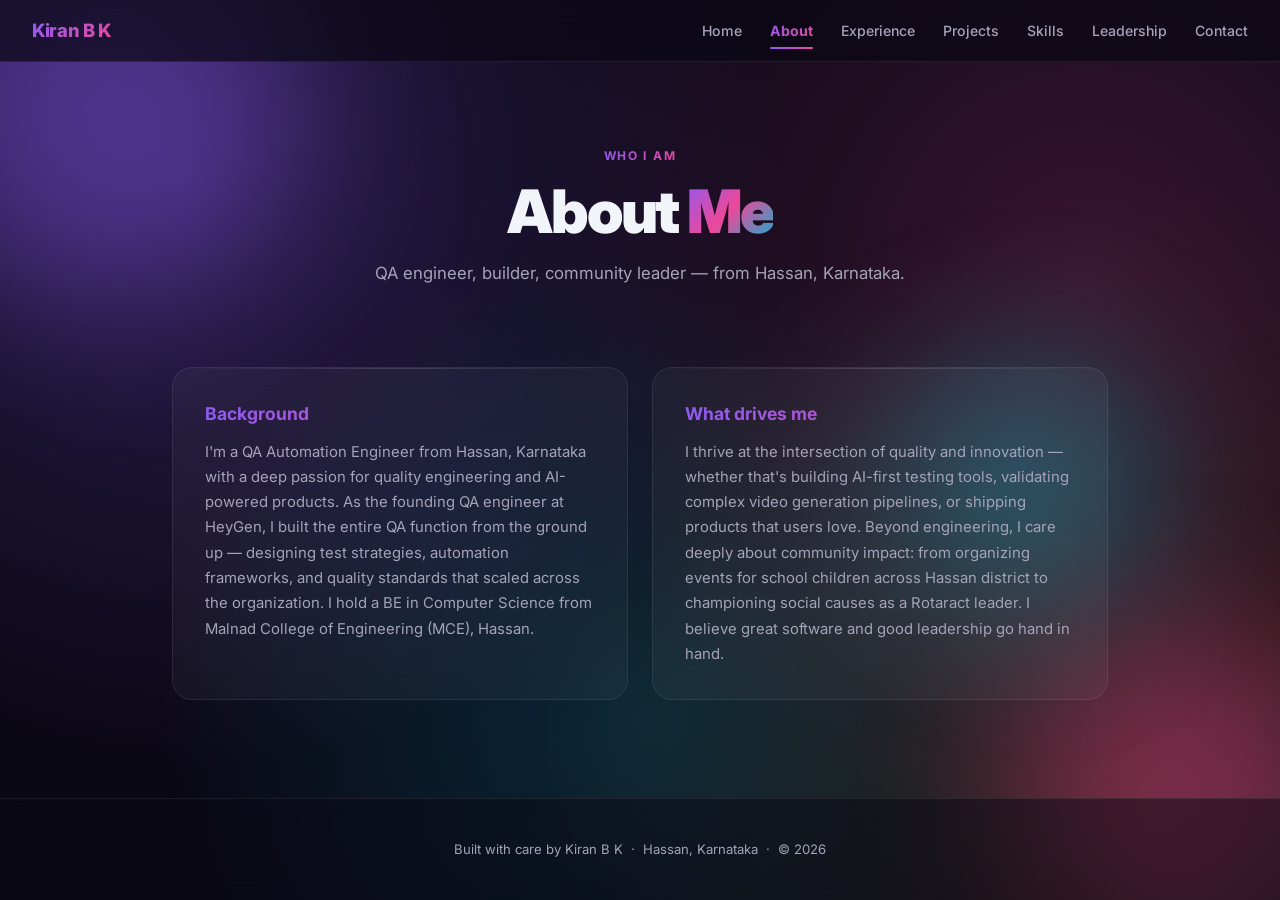
==== about.html @ 0ea5f67f "Initial portfolio site" ====
<!DOCTYPE html>
<html lang="en">
<head>
  <meta charset="UTF-8" />
  <meta name="viewport" content="width=device-width, initial-scale=1.0" />
  <title>About — Kiran B K</title>
  <link rel="preconnect" href="https://fonts.googleapis.com" />
  <link href="https://fonts.googleapis.com/css2?family=Inter:wght@300;400;500;600;700;800&family=JetBrains+Mono:wght@400;500&display=swap" rel="stylesheet" />
  <style>
*, *::before, *::after { box-sizing: border-box; margin: 0; padding: 0; }

:root {
  --bg: #0b0815;
  --bg2: #141025;
  --bg3: #1c1733;
  --border: rgba(255,255,255,0.08);
  --purple: #8b5cf6;
  --pink: #ec4899;
  --cyan: #06b6d4;
  --amber: #f59e0b;
  --emerald: #10b981;
  --text: #f1f5f9;
  --muted: #a5a3b8;
  --card: rgba(255,255,255,0.04);
}

html { scroll-behavior: smooth; }

body {
  background: var(--bg);
  color: var(--text);
  font-family: 'Inter', -apple-system, sans-serif;
  line-height: 1.6;
  overflow-x: hidden;
  min-height: 100vh;
  display: flex;
  flex-direction: column;
  position: relative;
}

/* Animated mesh background */
body::before {
  content: '';
  position: fixed;
  inset: 0;
  background:
    radial-gradient(circle at 15% 20%, rgba(139,92,246,0.25), transparent 45%),
    radial-gradient(circle at 85% 30%, rgba(236,72,153,0.2), transparent 45%),
    radial-gradient(circle at 50% 80%, rgba(6,182,212,0.18), transparent 50%),
    radial-gradient(circle at 90% 90%, rgba(245,158,11,0.15), transparent 45%);
  z-index: -2;
  pointer-events: none;
  animation: meshShift 20s ease-in-out infinite alternate;
}

@keyframes meshShift {
  0%   { transform: translate(0,0) scale(1); }
  50%  { transform: translate(2%,-1%) scale(1.05); }
  100% { transform: translate(-1%,2%) scale(1); }
}

/* Floating blobs */
.blob {
  position: fixed;
  border-radius: 50%;
  filter: blur(80px);
  opacity: 0.4;
  pointer-events: none;
  z-index: -1;
}
.blob-1 { width: 400px; height: 400px; background: var(--purple); top: -100px; left: -100px; animation: float 18s ease-in-out infinite; }
.blob-2 { width: 350px; height: 350px; background: var(--pink); bottom: -80px; right: -80px; animation: float 22s ease-in-out infinite reverse; }
.blob-3 { width: 250px; height: 250px; background: var(--cyan); top: 40%; right: 10%; animation: float 25s ease-in-out infinite; }

@keyframes float {
  0%, 100% { transform: translate(0, 0); }
  33%  { transform: translate(40px, -30px); }
  66%  { transform: translate(-30px, 40px); }
}

main { flex: 1; position: relative; z-index: 1; }

/* ─── NAV ─── */
nav {
  position: sticky;
  top: 0;
  z-index: 100;
  padding: 1rem 2rem;
  display: flex;
  align-items: center;
  justify-content: space-between;
  background: rgba(11,8,21,0.7);
  backdrop-filter: blur(20px);
  -webkit-backdrop-filter: blur(20px);
  border-bottom: 1px solid var(--border);
}
.nav-logo {
  font-weight: 800;
  font-size: 1.15rem;
  background: linear-gradient(135deg, var(--purple), var(--pink), var(--cyan));
  background-size: 200% 200%;
  -webkit-background-clip: text;
  -webkit-text-fill-color: transparent;
  letter-spacing: -0.02em;
  text-decoration: none;
  animation: gradientShift 5s ease infinite;
}
@keyframes gradientShift {
  0%, 100% { background-position: 0% 50%; }
  50% { background-position: 100% 50%; }
}
.nav-links { display: flex; gap: 1.75rem; list-style: none; }
.nav-links a {
  color: var(--muted);
  text-decoration: none;
  font-size: 0.88rem;
  font-weight: 500;
  transition: color 0.2s;
  position: relative;
  padding: 0.25rem 0;
}
.nav-links a:hover { color: var(--text); }
.nav-links a.active {
  background: linear-gradient(135deg, var(--purple), var(--pink));
  -webkit-background-clip: text;
  -webkit-text-fill-color: transparent;
  font-weight: 700;
}
.nav-links a.active::after {
  content: '';
  position: absolute;
  bottom: -6px; left: 0; right: 0;
  height: 2px;
  background: linear-gradient(90deg, var(--purple), var(--pink));
  border-radius: 2px;
}

.nav-toggle {
  display: none;
  background: transparent;
  border: 1px solid var(--border);
  color: var(--text);
  padding: 0.4rem 0.7rem;
  border-radius: 8px;
  cursor: pointer;
  font-size: 1rem;
}

@media(max-width:760px) {
  .nav-toggle { display: block; }
  .nav-links {
    display: none;
    position: absolute;
    top: 100%; left: 0; right: 0;
    background: rgba(11,8,21,0.97);
    backdrop-filter: blur(20px);
    border-bottom: 1px solid var(--border);
    flex-direction: column;
    padding: 1.25rem 2rem;
    gap: 1rem;
  }
  .nav-links.open { display: flex; }
}

/* ─── PAGE HEADER ─── */
.page-header {
  text-align: center;
  padding: 5rem 2rem 2rem;
  position: relative;
}
.page-header .section-label { display: inline-block; margin-bottom: 0.75rem; }
.page-header h1 {
  font-size: clamp(2.2rem, 5.5vw, 3.75rem);
  font-weight: 900;
  letter-spacing: -0.035em;
  line-height: 1.1;
  margin-bottom: 1rem;
}
.page-header h1 .gradient {
  background: linear-gradient(135deg, var(--purple) 0%, var(--pink) 50%, var(--cyan) 100%);
  -webkit-background-clip: text;
  -webkit-text-fill-color: transparent;
}
.page-header p {
  color: var(--muted);
  max-width: 600px;
  margin: 0 auto;
  font-size: 1.05rem;
}

/* ─── HERO ─── */
.hero {
  min-height: calc(100vh - 72px);
  display: flex;
  flex-direction: column;
  align-items: center;
  justify-content: center;
  text-align: center;
  padding: 4rem 2rem;
  position: relative;
}
.hero-avatar {
  width: 110px; height: 110px;
  border-radius: 50%;
  background: linear-gradient(135deg, var(--purple), var(--pink), var(--cyan));
  display: flex;
  align-items: center;
  justify-content: center;
  font-size: 2.5rem;
  font-weight: 800;
  color: white;
  margin-bottom: 2rem;
  position: relative;
  z-index: 1;
  box-shadow: 0 0 60px rgba(139,92,246,0.5), 0 0 100px rgba(236,72,153,0.3);
  animation: avatarGlow 4s ease-in-out infinite;
}
@keyframes avatarGlow {
  0%, 100% { box-shadow: 0 0 60px rgba(139,92,246,0.5), 0 0 100px rgba(236,72,153,0.3); }
  50% { box-shadow: 0 0 80px rgba(236,72,153,0.6), 0 0 120px rgba(6,182,212,0.4); }
}
.hero-badge {
  display: inline-flex;
  align-items: center;
  gap: 0.5rem;
  background: rgba(139,92,246,0.15);
  border: 1px solid rgba(139,92,246,0.4);
  color: #c4b5fd;
  padding: 0.4rem 1rem;
  border-radius: 999px;
  font-size: 0.8rem;
  font-weight: 600;
  margin-bottom: 1.5rem;
  letter-spacing: 0.04em;
  position: relative;
  z-index: 1;
  backdrop-filter: blur(10px);
}
.hero-badge::before {
  content: '';
  width: 8px; height: 8px;
  border-radius: 50%;
  background: var(--emerald);
  box-shadow: 0 0 12px var(--emerald);
  animation: pulse 2s ease-in-out infinite;
}
@keyframes pulse {
  0%, 100% { opacity: 1; transform: scale(1); }
  50% { opacity: 0.6; transform: scale(1.2); }
}
.hero h1 {
  font-size: clamp(2.75rem, 8vw, 5.5rem);
  font-weight: 900;
  letter-spacing: -0.045em;
  line-height: 1;
  margin-bottom: 1.25rem;
  position: relative;
  z-index: 1;
}
.hero h1 .gradient {
  background: linear-gradient(135deg, #fff 0%, #c4b5fd 30%, var(--pink) 65%, var(--cyan) 100%);
  -webkit-background-clip: text;
  -webkit-text-fill-color: transparent;
  background-size: 200% 200%;
  animation: gradientShift 6s ease infinite;
}
.hero-sub {
  font-size: clamp(1rem, 2.2vw, 1.2rem);
  color: var(--muted);
  max-width: 640px;
  margin: 0 auto 2.5rem;
  position: relative;
  z-index: 1;
}
.hero-chips {
  display: flex;
  flex-wrap: wrap;
  gap: 0.6rem;
  justify-content: center;
  margin-bottom: 2.5rem;
  position: relative;
  z-index: 1;
  max-width: 600px;
}
.chip {
  background: rgba(255,255,255,0.05);
  border: 1px solid var(--border);
  color: var(--text);
  padding: 0.35rem 0.95rem;
  border-radius: 999px;
  font-size: 0.78rem;
  font-weight: 500;
  font-family: 'JetBrains Mono', monospace;
  backdrop-filter: blur(10px);
  transition: all 0.2s;
}
.chip:hover {
  border-color: var(--purple);
  color: #c4b5fd;
  transform: translateY(-2px);
}
.hero-cta {
  display: flex;
  gap: 1rem;
  flex-wrap: wrap;
  justify-content: center;
  position: relative;
  z-index: 1;
}
.btn {
  display: inline-flex;
  align-items: center;
  gap: 0.5rem;
  padding: 0.85rem 1.75rem;
  border-radius: 10px;
  font-size: 0.92rem;
  font-weight: 600;
  text-decoration: none;
  transition: all 0.25s;
  cursor: pointer;
  border: 1px solid transparent;
  position: relative;
  overflow: hidden;
}
.btn-primary {
  background: linear-gradient(135deg, var(--purple), var(--pink));
  color: #fff;
  box-shadow: 0 8px 24px rgba(139,92,246,0.35);
}
.btn-primary:hover {
  transform: translateY(-2px);
  box-shadow: 0 14px 36px rgba(236,72,153,0.45);
}
.btn-outline {
  background: rgba(255,255,255,0.04);
  color: var(--text);
  border-color: var(--border);
  backdrop-filter: blur(10px);
}
.btn-outline:hover {
  border-color: var(--cyan);
  color: var(--cyan);
  transform: translateY(-2px);
  background: rgba(6,182,212,0.08);
}

/* ─── SECTIONS ─── */
section { padding: 3rem 2rem; max-width: 1000px; margin: 0 auto; width: 100%; }
.section-label {
  font-size: 0.75rem;
  font-weight: 700;
  letter-spacing: 0.14em;
  background: linear-gradient(135deg, var(--purple), var(--pink));
  -webkit-background-clip: text;
  -webkit-text-fill-color: transparent;
  text-transform: uppercase;
  margin-bottom: 0.5rem;
}
h2 {
  font-size: clamp(1.6rem, 3.2vw, 2.25rem);
  font-weight: 800;
  letter-spacing: -0.035em;
  margin-bottom: 2rem;
  color: var(--text);
}
h2 .gradient {
  background: linear-gradient(135deg, var(--purple), var(--pink), var(--cyan));
  -webkit-background-clip: text;
  -webkit-text-fill-color: transparent;
}

/* ─── GLASS CARD BASE ─── */
.glass {
  background: rgba(255,255,255,0.04);
  backdrop-filter: blur(14px);
  -webkit-backdrop-filter: blur(14px);
  border: 1px solid var(--border);
  border-radius: 20px;
  position: relative;
  overflow: hidden;
}
.glass::before {
  content: '';
  position: absolute;
  top: 0; left: 0; right: 0;
  height: 1px;
  background: linear-gradient(90deg, transparent, rgba(255,255,255,0.15), transparent);
}

/* ─── ABOUT ─── */
.about-grid {
  display: grid;
  grid-template-columns: 1fr 1fr;
  gap: 1.5rem;
}
@media(max-width:680px){ .about-grid { grid-template-columns: 1fr; } }
.about-card {
  padding: 2rem;
  transition: transform 0.3s, border-color 0.3s;
}
.about-card:hover { transform: translateY(-4px); border-color: rgba(139,92,246,0.4); }
.about-card h3 {
  font-size: 1.1rem;
  font-weight: 700;
  margin-bottom: 0.75rem;
  background: linear-gradient(135deg, var(--purple), var(--pink));
  -webkit-background-clip: text;
  -webkit-text-fill-color: transparent;
}
.about-card p { color: var(--muted); font-size: 0.93rem; line-height: 1.7; }

/* ─── EXPERIENCE ─── */
.exp-card {
  padding: 2rem;
  margin-bottom: 1.5rem;
  transition: transform 0.3s, border-color 0.3s;
}
.exp-card::after {
  content: '';
  position: absolute;
  top: 0; left: 0;
  width: 4px; height: 100%;
  background: linear-gradient(180deg, var(--purple), var(--pink), var(--cyan));
}
.exp-card:hover { transform: translateY(-3px); border-color: rgba(236,72,153,0.4); }
.exp-header {
  display: flex;
  align-items: flex-start;
  justify-content: space-between;
  gap: 1rem;
  flex-wrap: wrap;
  margin-bottom: 0.5rem;
}
.exp-title { font-size: 1.15rem; font-weight: 800; }
.exp-company {
  background: linear-gradient(135deg, var(--cyan), var(--purple));
  -webkit-background-clip: text;
  -webkit-text-fill-color: transparent;
  font-weight: 700;
  font-size: 0.95rem;
}
.exp-date {
  font-size: 0.78rem;
  color: var(--text);
  background: linear-gradient(135deg, rgba(139,92,246,0.2), rgba(236,72,153,0.2));
  border: 1px solid rgba(139,92,246,0.3);
  padding: 0.3rem 0.85rem;
  border-radius: 999px;
  white-space: nowrap;
  font-family: 'JetBrains Mono', monospace;
  font-weight: 500;
}
.exp-tags { display: flex; flex-wrap: wrap; gap: 0.4rem; margin: 1rem 0; }
.tag {
  background: rgba(139,92,246,0.12);
  border: 1px solid rgba(139,92,246,0.3);
  color: #c4b5fd;
  padding: 0.25rem 0.7rem;
  border-radius: 6px;
  font-size: 0.72rem;
  font-weight: 600;
  font-family: 'JetBrains Mono', monospace;
}
.tag.pink { background: rgba(236,72,153,0.12); border-color: rgba(236,72,153,0.3); color: #f9a8d4; }
.tag.cyan { background: rgba(6,182,212,0.12); border-color: rgba(6,182,212,0.3); color: #67e8f9; }
.tag.amber { background: rgba(245,158,11,0.12); border-color: rgba(245,158,11,0.3); color: #fcd34d; }
.exp-bullets { list-style: none; margin-top: 0.5rem; }
.exp-bullets li {
  color: var(--muted);
  font-size: 0.92rem;
  line-height: 1.7;
  padding: 0.35rem 0;
  padding-left: 1.5rem;
  position: relative;
}
.exp-bullets li::before {
  content: '▸';
  position: absolute;
  left: 0;
  background: linear-gradient(135deg, var(--purple), var(--pink));
  -webkit-background-clip: text;
  -webkit-text-fill-color: transparent;
  font-size: 0.9rem;
  top: 0.45rem;
  font-weight: 900;
}
.exp-bullets li strong { color: var(--text); font-weight: 600; }

/* ─── PROJECTS ─── */
.projects-grid {
  display: grid;
  grid-template-columns: repeat(auto-fill, minmax(290px, 1fr));
  gap: 1.5rem;
}
.project-card {
  padding: 1.75rem;
  transition: all 0.3s;
  display: flex;
  flex-direction: column;
}
.project-card:hover {
  transform: translateY(-6px);
  border-color: rgba(236,72,153,0.45);
  box-shadow: 0 20px 50px rgba(139,92,246,0.25);
}
.project-icon {
  width: 52px; height: 52px;
  border-radius: 14px;
  display: flex;
  align-items: center;
  justify-content: center;
  font-size: 1.6rem;
  margin-bottom: 1.1rem;
  box-shadow: 0 8px 24px rgba(0,0,0,0.2);
}
.project-card h3 { font-size: 1.05rem; font-weight: 800; margin-bottom: 0.5rem; }
.project-card p { color: var(--muted); font-size: 0.88rem; line-height: 1.65; flex: 1; }
.project-footer { margin-top: 1.25rem; display: flex; gap: 0.5rem; flex-wrap: wrap; }

/* ─── LEADERSHIP ─── */
.leadership-grid {
  display: grid;
  grid-template-columns: 1fr 1fr;
  gap: 1.25rem;
}
@media(max-width:680px){ .leadership-grid { grid-template-columns: 1fr; } }
.lead-card {
  padding: 1.6rem;
  transition: all 0.3s;
}
.lead-card:hover { transform: translateY(-4px); border-color: rgba(6,182,212,0.4); }
.lead-icon {
  font-size: 2rem;
  margin-bottom: 0.85rem;
  display: inline-block;
  filter: drop-shadow(0 4px 12px rgba(139,92,246,0.5));
}
.lead-card h3 {
  font-size: 1rem;
  font-weight: 800;
  margin-bottom: 0.45rem;
}
.lead-card p { color: var(--muted); font-size: 0.87rem; line-height: 1.65; }

/* ─── SOCIAL ─── */
.social-grid {
  display: grid;
  grid-template-columns: repeat(auto-fill, minmax(260px, 1fr));
  gap: 1.25rem;
}
.social-card {
  padding: 1.6rem;
  display: flex;
  gap: 1rem;
  align-items: flex-start;
  transition: all 0.3s;
}
.social-card:hover { transform: translateY(-4px); border-color: rgba(245,158,11,0.4); }
.social-emoji {
  font-size: 1.75rem;
  flex-shrink: 0;
  filter: drop-shadow(0 4px 10px rgba(236,72,153,0.5));
}
.social-card h3 { font-size: 0.95rem; font-weight: 700; margin-bottom: 0.35rem; }
.social-card p { color: var(--muted); font-size: 0.84rem; line-height: 1.6; }

/* ─── SPORTS ─── */
.sports-row {
  display: grid;
  grid-template-columns: repeat(auto-fit, minmax(240px, 1fr));
  gap: 1rem;
}
.sport-badge {
  padding: 1.4rem 1.5rem;
  display: flex;
  align-items: center;
  gap: 1rem;
  transition: all 0.3s;
}
.sport-badge:hover { transform: translateY(-4px) scale(1.02); border-color: rgba(245,158,11,0.5); }
.sport-badge .medal {
  font-size: 2rem;
  filter: drop-shadow(0 4px 12px rgba(245,158,11,0.6));
}
.sport-badge .sport-info strong { display: block; font-size: 0.95rem; font-weight: 800; margin-bottom: 0.15rem; }
.sport-badge .sport-info span { color: var(--muted); font-size: 0.8rem; }

/* ─── SKILLS ─── */
.skills-grid {
  display: grid;
  grid-template-columns: repeat(auto-fill, minmax(200px, 1fr));
  gap: 1.25rem;
}
.skill-group {
  padding: 1.4rem;
  transition: all 0.3s;
}
.skill-group:hover { transform: translateY(-3px); border-color: rgba(139,92,246,0.4); }
.skill-group h4 {
  font-size: 0.78rem;
  font-weight: 800;
  background: linear-gradient(135deg, var(--purple), var(--pink));
  -webkit-background-clip: text;
  -webkit-text-fill-color: transparent;
  text-transform: uppercase;
  letter-spacing: 0.1em;
  margin-bottom: 0.85rem;
}
.skill-group ul { list-style: none; }
.skill-group li {
  color: var(--muted);
  font-size: 0.85rem;
  padding: 0.25rem 0;
  font-family: 'JetBrains Mono', monospace;
  border-bottom: 1px dashed rgba(255,255,255,0.05);
}
.skill-group li:last-child { border-bottom: none; }

/* ─── CONTACT ─── */
.contact-wrap { text-align: center; }
.contact-card {
  padding: 3.5rem 2rem;
  max-width: 580px;
  margin: 0 auto;
  position: relative;
}
.contact-card::after {
  content: '';
  position: absolute;
  inset: 0;
  background:
    radial-gradient(ellipse 60% 50% at 50% 0%, rgba(236,72,153,0.18) 0%, transparent 70%),
    radial-gradient(ellipse 60% 50% at 50% 100%, rgba(6,182,212,0.12) 0%, transparent 70%);
  pointer-events: none;
  border-radius: inherit;
}
.contact-card p {
  color: var(--muted);
  margin-bottom: 2rem;
  position: relative;
  z-index: 1;
  font-size: 0.98rem;
}
.contact-links {
  display: flex;
  flex-wrap: wrap;
  gap: 0.75rem;
  justify-content: center;
  position: relative;
  z-index: 1;
}

/* ─── FOOTER ─── */
footer {
  text-align: center;
  padding: 2.5rem 2rem;
  color: var(--muted);
  font-size: 0.82rem;
  border-top: 1px solid var(--border);
  margin-top: auto;
  background: rgba(11,8,21,0.5);
  backdrop-filter: blur(10px);
  position: relative;
  z-index: 1;
}
footer span {
  background: linear-gradient(135deg, var(--purple), var(--pink));
  -webkit-background-clip: text;
  -webkit-text-fill-color: transparent;
  font-weight: 700;
}

/* ─── SCROLL ANIMATION ─── */
.fade-in { opacity: 0; transform: translateY(28px); transition: opacity 0.7s ease, transform 0.7s ease; }
.fade-in.visible { opacity: 1; transform: translateY(0); }

</style>
</head>
<body>

<div class="blob blob-1"></div>
<div class="blob blob-2"></div>
<div class="blob blob-3"></div>

<nav>
  <a href="index.html" class="nav-logo">Kiran B K</a>
  <button class="nav-toggle" aria-label="Menu">☰</button>
  <ul class="nav-links">
    <li><a href="index.html">Home</a></li>
    <li><a href="about.html" class="active">About</a></li>
    <li><a href="experience.html">Experience</a></li>
    <li><a href="projects.html">Projects</a></li>
    <li><a href="skills.html">Skills</a></li>
    <li><a href="leadership.html">Leadership</a></li>
    <li><a href="contact.html">Contact</a></li>
  </ul>
</nav>

<main>
  <header class="page-header">
    <span class="section-label">Who I am</span>
    <h1>About <span class="gradient">Me</span></h1>
    <p>QA engineer, builder, community leader — from Hassan, Karnataka.</p>
  </header>

  <section>
    <div class="about-grid fade-in">
      <div class="about-card glass">
        <h3>Background</h3>
        <p>
          I'm a QA Automation Engineer from Hassan, Karnataka with a deep passion for quality engineering and AI-powered products.
          As the founding QA engineer at HeyGen, I built the entire QA function from the ground up — designing test strategies,
          automation frameworks, and quality standards that scaled across the organization. I hold a BE in Computer Science from
          Malnad College of Engineering (MCE), Hassan.
        </p>
      </div>
      <div class="about-card glass">
        <h3>What drives me</h3>
        <p>
          I thrive at the intersection of quality and innovation — whether that's building AI-first testing tools,
          validating complex video generation pipelines, or shipping products that users love. Beyond engineering,
          I care deeply about community impact: from organizing events for school children across Hassan district
          to championing social causes as a Rotaract leader. I believe great software and good leadership go hand in hand.
        </p>
      </div>
    </div>
  </section>
</main>

<footer>
  <p>Built with care by Kiran B K &nbsp;·&nbsp; Hassan, Karnataka &nbsp;·&nbsp; © 2026</p>
</footer>

<script src="script.js"></script>
</body>
</html>
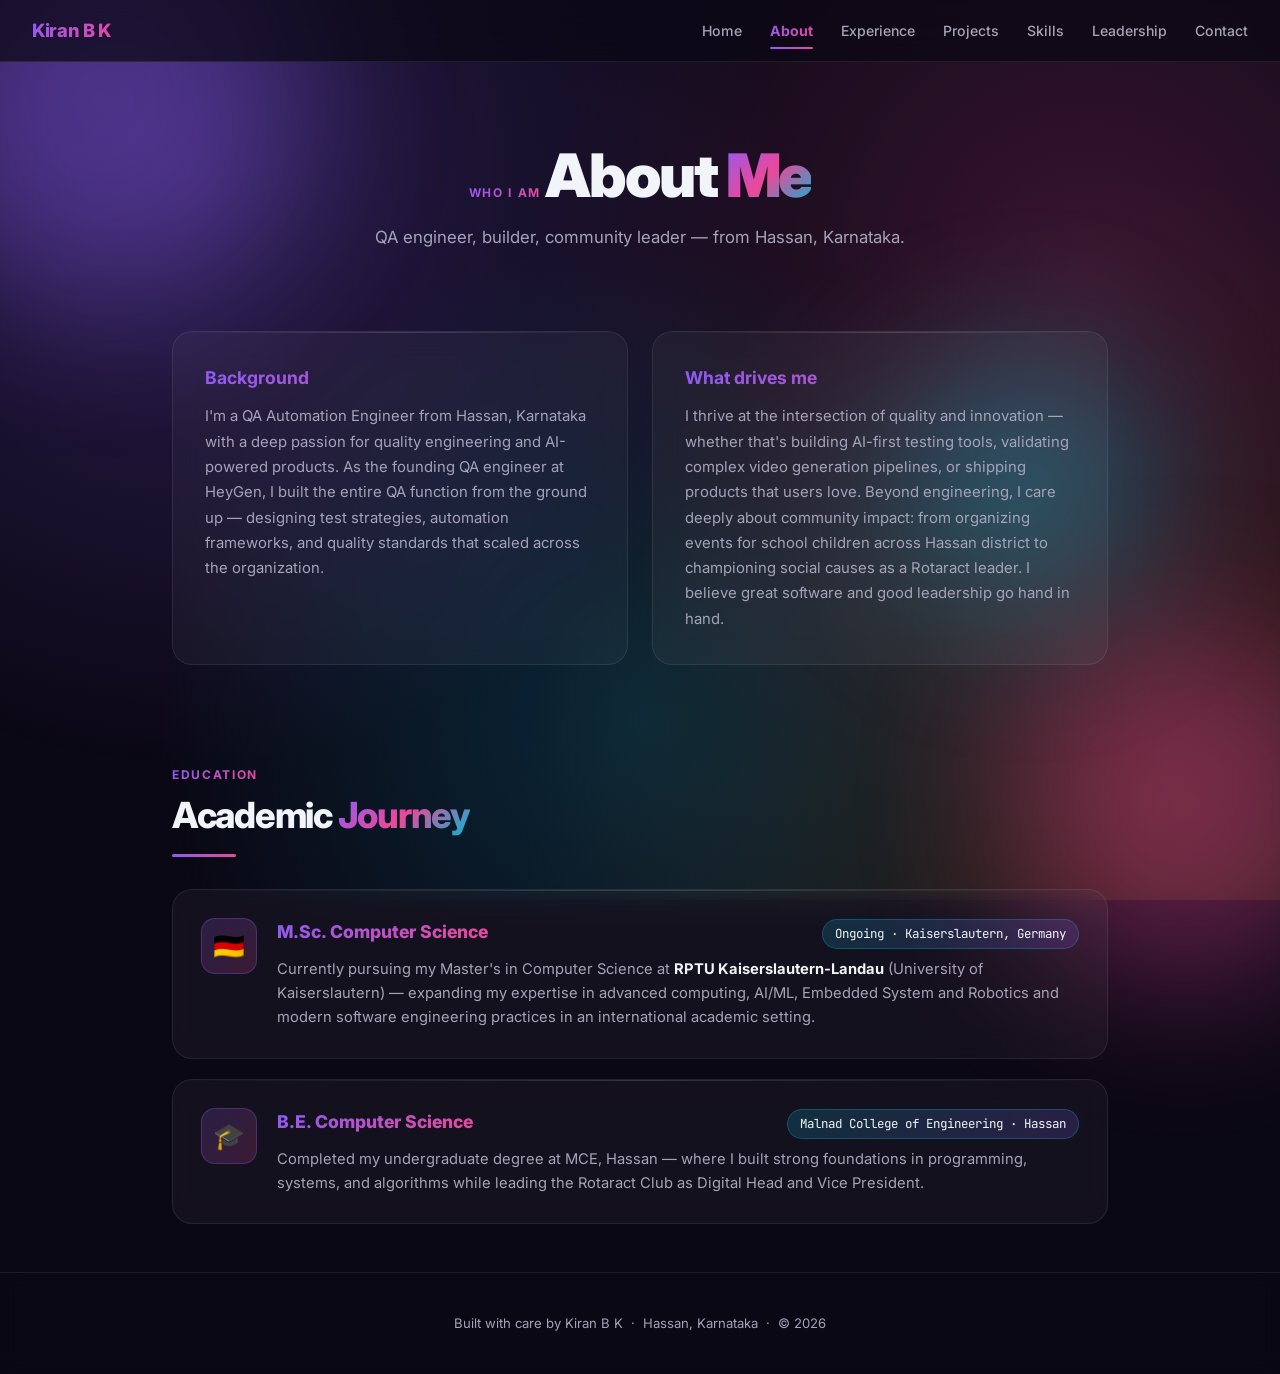
==== commit 3f5ab71a: "Pushing some animation changes" ====
--- a/about.html
+++ b/about.html
@@ -674,9 +674,147 @@
 .fade-in { opacity: 0; transform: translateY(28px); transition: opacity 0.7s ease, transform 0.7s ease; }
 .fade-in.visible { opacity: 1; transform: translateY(0); }
 
+
+/* ─── Scroll progress bar ─── */
+.scroll-progress {
+  position: fixed;
+  top: 0; left: 0;
+  height: 3px;
+  width: 0%;
+  background: linear-gradient(90deg, var(--purple), var(--pink), var(--cyan));
+  z-index: 200;
+  box-shadow: 0 0 10px rgba(236,72,153,0.6);
+  transition: width 0.1s linear;
+}
+
+/* ─── Sparkles ─── */
+.sparkle {
+  position: fixed;
+  width: 4px; height: 4px;
+  border-radius: 50%;
+  background: white;
+  pointer-events: none;
+  z-index: -1;
+  opacity: 0;
+  animation: sparkleFloat 6s ease-in-out infinite;
+}
+@keyframes sparkleFloat {
+  0%   { opacity: 0; transform: translateY(0) scale(0); }
+  25%  { opacity: 0.9; transform: translateY(-20px) scale(1); }
+  50%  { opacity: 0.6; transform: translateY(-40px) scale(1.2); }
+  75%  { opacity: 0.3; transform: translateY(-60px) scale(0.8); }
+  100% { opacity: 0; transform: translateY(-80px) scale(0); }
+}
+.sparkle:nth-child(odd)  { background: var(--pink); box-shadow: 0 0 8px var(--pink); }
+.sparkle:nth-child(3n)   { background: var(--cyan); box-shadow: 0 0 8px var(--cyan); }
+.sparkle:nth-child(5n)   { background: var(--amber); box-shadow: 0 0 8px var(--amber); }
+
+/* ─── Animated gradient border on project cards ─── */
+.project-card { position: relative; }
+.project-card::before {
+  content: '';
+  position: absolute;
+  inset: -1px;
+  border-radius: 20px;
+  padding: 1px;
+  background: linear-gradient(135deg, transparent, transparent);
+  -webkit-mask: linear-gradient(#fff 0 0) content-box, linear-gradient(#fff 0 0);
+  -webkit-mask-composite: xor;
+          mask-composite: exclude;
+  opacity: 0;
+  transition: opacity 0.4s, background 0.4s;
+  pointer-events: none;
+}
+.project-card:hover::before {
+  background: linear-gradient(135deg, var(--purple), var(--pink), var(--cyan));
+  opacity: 1;
+}
+
+/* ─── Tilt support ─── */
+.tilt {
+  transform-style: preserve-3d;
+  transition: transform 0.15s ease-out, box-shadow 0.3s, border-color 0.3s;
+  will-change: transform;
+}
+.tilt-inner { transform: translateZ(20px); }
+
+/* ─── Animated heading underline shimmer ─── */
+.page-header h1, .hero h1 {
+  position: relative;
+  display: inline-block;
+}
+
+/* ─── Section heading shimmer line ─── */
+h2::after {
+  content: '';
+  display: block;
+  width: 64px;
+  height: 3px;
+  margin-top: 0.6rem;
+  border-radius: 4px;
+  background: linear-gradient(90deg, var(--purple), var(--pink), var(--cyan), var(--purple));
+  background-size: 300% 100%;
+  animation: shimmer 4s linear infinite;
+}
+@keyframes shimmer {
+  0%   { background-position: 0% 50%; }
+  100% { background-position: 300% 50%; }
+}
+
+/* ─── Typewriter caret ─── */
+.typewriter-caret {
+  display: inline-block;
+  width: 2px;
+  height: 1em;
+  background: var(--pink);
+  margin-left: 2px;
+  vertical-align: text-bottom;
+  animation: caretBlink 1s steps(2) infinite;
+}
+@keyframes caretBlink {
+  50% { opacity: 0; }
+}
+
+/* ─── Button ripple sheen ─── */
+.btn-primary::after {
+  content: '';
+  position: absolute;
+  top: 0; left: -100%;
+  width: 100%; height: 100%;
+  background: linear-gradient(90deg, transparent, rgba(255,255,255,0.25), transparent);
+  transition: left 0.5s;
+}
+.btn-primary:hover::after { left: 100%; }
+
+/* ─── Chip shimmer on hover ─── */
+.chip {
+  position: relative;
+  overflow: hidden;
+}
+.chip::after {
+  content: '';
+  position: absolute;
+  top: 0; left: -100%;
+  width: 100%; height: 100%;
+  background: linear-gradient(90deg, transparent, rgba(255,255,255,0.15), transparent);
+  transition: left 0.5s;
+}
+.chip:hover::after { left: 100%; }
+
 </style>
 </head>
 <body>
+<div class="scroll-progress"></div>
+<div class="sparkle" style="left:8%; top:80%; animation-delay:0s"></div>
+<div class="sparkle" style="left:22%; top:45%; animation-delay:1.2s"></div>
+<div class="sparkle" style="left:38%; top:70%; animation-delay:2.4s"></div>
+<div class="sparkle" style="left:55%; top:30%; animation-delay:3.6s"></div>
+<div class="sparkle" style="left:72%; top:65%; animation-delay:1.8s"></div>
+<div class="sparkle" style="left:88%; top:40%; animation-delay:4.2s"></div>
+<div class="sparkle" style="left:15%; top:20%; animation-delay:2.0s"></div>
+<div class="sparkle" style="left:48%; top:90%; animation-delay:0.6s"></div>
+<div class="sparkle" style="left:65%; top:12%; animation-delay:3.0s"></div>
+<div class="sparkle" style="left:92%; top:75%; animation-delay:2.8s"></div>
 
 <div class="blob blob-1"></div>
 <div class="blob blob-2"></div>
@@ -710,8 +848,7 @@
         <p>
           I'm a QA Automation Engineer from Hassan, Karnataka with a deep passion for quality engineering and AI-powered products.
           As the founding QA engineer at HeyGen, I built the entire QA function from the ground up — designing test strategies,
-          automation frameworks, and quality standards that scaled across the organization. I hold a BE in Computer Science from
-          Malnad College of Engineering (MCE), Hassan.
+          automation frameworks, and quality standards that scaled across the organization.
         </p>
       </div>
       <div class="about-card glass">
@@ -725,7 +862,93 @@
       </div>
     </div>
   </section>
+
+  <section>
+    <span class="section-label">Education</span>
+    <h2>Academic <span class="gradient">Journey</span></h2>
+    <div class="edu-timeline fade-in">
+
+      <div class="edu-card glass">
+        <div class="edu-icon">🇩🇪</div>
+        <div class="edu-body">
+          <div class="edu-head">
+            <h3>M.Sc. Computer Science</h3>
+            <span class="edu-date">Ongoing · Kaiserslautern, Germany</span>
+          </div>
+          <p>Currently pursuing my Master's in Computer Science at <strong style="color:var(--text)">RPTU Kaiserslautern-Landau</strong> (University of Kaiserslautern) — expanding my expertise in advanced computing, AI/ML, Embedded System and Robotics and modern software engineering practices in an international academic setting.</p>
+        </div>
+      </div>
+
+      <div class="edu-card glass">
+        <div class="edu-icon">🎓</div>
+        <div class="edu-body">
+          <div class="edu-head">
+            <h3>B.E. Computer Science</h3>
+            <span class="edu-date">Malnad College of Engineering · Hassan</span>
+          </div>
+          <p>Completed my undergraduate degree at MCE, Hassan — where I built strong foundations in programming, systems, and algorithms while leading the Rotaract Club as Digital Head and Vice President.</p>
+        </div>
+      </div>
+
+    </div>
+  </section>
 </main>
+
+<style>
+.edu-timeline {
+  display: grid;
+  gap: 1.25rem;
+  position: relative;
+}
+.edu-card {
+  display: flex;
+  gap: 1.25rem;
+  padding: 1.75rem;
+  align-items: flex-start;
+  transition: transform 0.3s, border-color 0.3s;
+}
+.edu-card:hover {
+  transform: translateY(-4px);
+  border-color: rgba(139,92,246,0.4);
+}
+.edu-icon {
+  width: 56px; height: 56px;
+  border-radius: 14px;
+  background: linear-gradient(135deg, rgba(139,92,246,0.18), rgba(236,72,153,0.18));
+  border: 1px solid rgba(139,92,246,0.3);
+  display: flex;
+  align-items: center;
+  justify-content: center;
+  font-size: 1.6rem;
+  flex-shrink: 0;
+}
+.edu-body { flex: 1; }
+.edu-head {
+  display: flex;
+  justify-content: space-between;
+  align-items: baseline;
+  flex-wrap: wrap;
+  gap: 0.5rem;
+  margin-bottom: 0.5rem;
+}
+.edu-head h3 {
+  font-size: 1.1rem;
+  font-weight: 800;
+  background: linear-gradient(135deg, var(--purple), var(--pink));
+  -webkit-background-clip: text;
+  -webkit-text-fill-color: transparent;
+}
+.edu-date {
+  font-size: 0.78rem;
+  font-family: 'JetBrains Mono', monospace;
+  color: var(--text);
+  background: linear-gradient(135deg, rgba(6,182,212,0.18), rgba(139,92,246,0.18));
+  border: 1px solid rgba(6,182,212,0.3);
+  padding: 0.25rem 0.75rem;
+  border-radius: 999px;
+}
+.edu-card p { color: var(--muted); font-size: 0.92rem; line-height: 1.65; }
+</style>
 
 <footer>
   <p>Built with care by Kiran B K &nbsp;·&nbsp; Hassan, Karnataka &nbsp;·&nbsp; © 2026</p>
